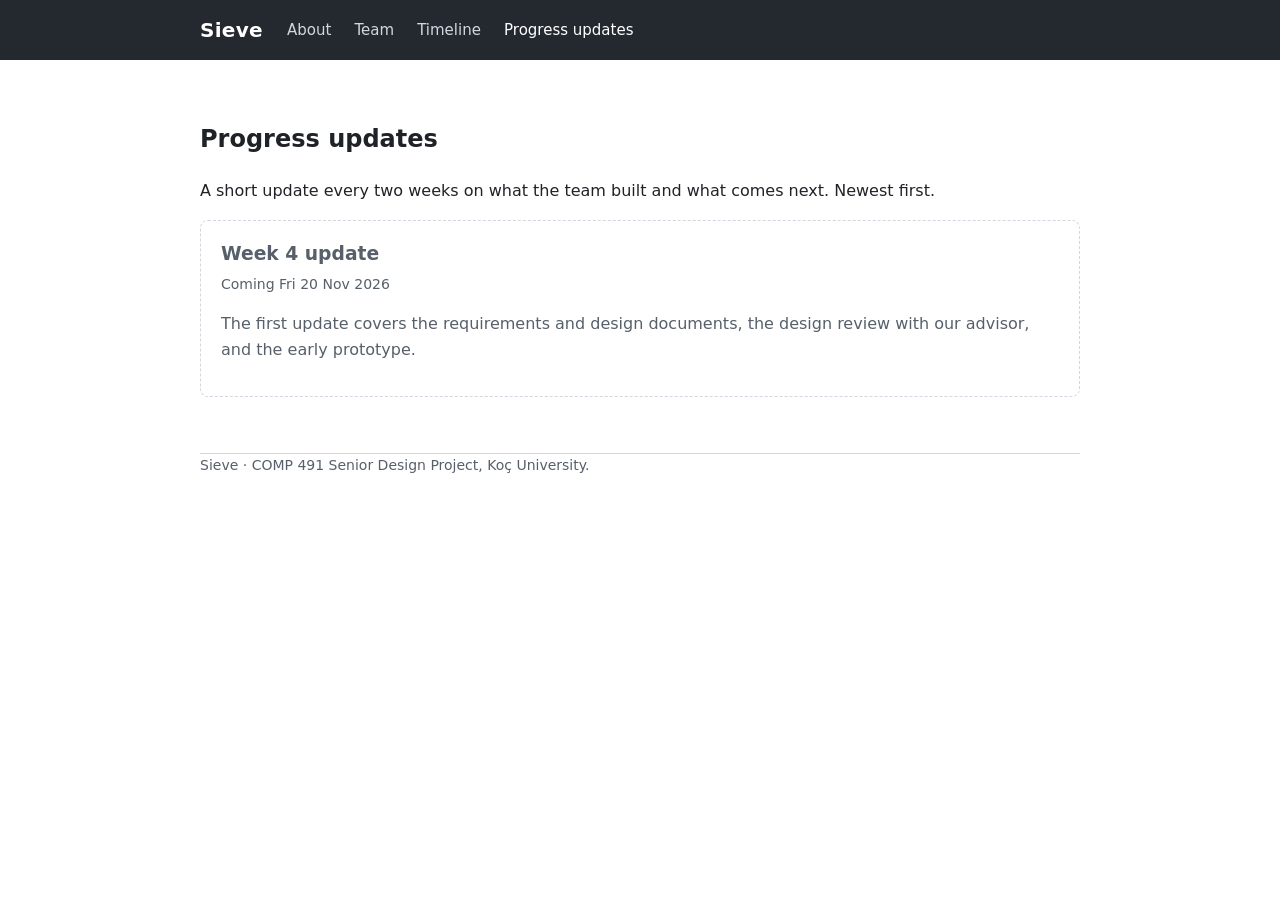
==== updates.html @ d215c2fc "feat(website): add project page What Sieve does and for whom, the team, our advisor, the timeline an" ====
<!doctype html>
<html lang="en">
<head>
  <meta charset="utf-8">
  <meta name="viewport" content="width=device-width, initial-scale=1">
  <title>Progress updates · Sieve</title>
  <link rel="stylesheet" href="style.css">
</head>
<body>
<header class="site">
  <div class="wrap">
    <a class="logo" href="index.html">Sieve</a>
    <nav>
      <a href="index.html#about">About</a>
      <a href="index.html#team">Team</a>
      <a href="index.html#timeline">Timeline</a>
      <a class="active" href="updates.html">Progress updates</a>
    </nav>
  </div>
</header>

<main class="wrap">
  <section>
    <h1>Progress updates</h1>
    <p>A short update every two weeks on what the team built and what comes next. Newest first.</p>

    <!-- To add an update: copy the template below, fill it in, and put it above the newest post.

    <article class="post">
      <h3>Week N update</h3>
      <div class="date">Fri DD Mon YYYY</div>
      <p><b>Done:</b> ...</p>
      <p><b>Next:</b> ...</p>
    </article>
    -->

    <article class="post upcoming">
      <h3>Week 4 update</h3>
      <div class="date">Coming Fri 20 Nov 2026</div>
      <p>The first update covers the requirements and design documents, the design review with our advisor, and the early prototype.</p>
    </article>
  </section>
</main>

<footer class="wrap">
  Sieve · COMP 491 Senior Design Project, Koç University.
</footer>
</body>
</html>
---- style.css ----
* { box-sizing: border-box; }
:root {
  --bg: #ffffff; --soft: #f6f8fa; --line: #d0d7de; --text: #1f2328; --muted: #57606a;
  --accent: #0969da; --dark: #24292f; --green: #1a7f37;
}
@media (prefers-color-scheme: dark) {
  :root { --bg: #0d1117; --soft: #161b22; --line: #30363d; --text: #e6edf3; --muted: #9198a1; --accent: #4493f8; --dark: #010409; --green: #3fb950; }
}
html { scroll-behavior: smooth; }
body { margin: 0; font: 16px/1.6 system-ui, -apple-system, "Segoe UI", Roboto, sans-serif; color: var(--text); background: var(--bg); }
a { color: var(--accent); }
.wrap { max-width: 920px; margin: 0 auto; padding: 0 20px; }
header.site { background: var(--dark); color: #fff; }
header.site .wrap { display: flex; align-items: center; gap: 24px; padding-top: 14px; padding-bottom: 14px; flex-wrap: wrap; }
.logo { font-weight: 800; font-size: 20px; color: #fff; text-decoration: none; letter-spacing: .3px; }
nav a { color: #d0d7de; text-decoration: none; margin-right: 18px; font-size: 15px; }
nav a:hover, nav a.active { color: #fff; }
.hero { padding: 56px 0 40px; border-bottom: 1px solid var(--line); }
.hero h1 { font-size: clamp(28px, 5vw, 40px); line-height: 1.2; margin: 0 0 12px; }
.hero p { font-size: 18px; color: var(--muted); margin: 0; max-width: 680px; }
.tag { display: inline-block; font-size: 13px; font-weight: 600; color: var(--green); border: 1px solid var(--line); border-radius: 12px; padding: 2px 10px; margin-bottom: 16px; }
section { padding: 40px 0; border-bottom: 1px solid var(--line); }
h2 { font-size: 24px; margin: 0 0 16px; }
.steps { list-style: none; padding: 0; margin: 0; display: grid; grid-template-columns: repeat(auto-fit, minmax(160px, 1fr)); gap: 12px; counter-reset: s; }
.steps li { background: var(--soft); border: 1px solid var(--line); border-radius: 8px; padding: 14px 16px; counter-increment: s; }
.steps li::before { content: counter(s); display: inline-flex; width: 24px; height: 24px; align-items: center; justify-content: center; border-radius: 50%; background: var(--accent); color: #fff; font-size: 13px; font-weight: 700; margin-bottom: 6px; }
.steps b { display: block; }
.steps span { color: var(--muted); font-size: 14px; }
.team { display: grid; grid-template-columns: repeat(auto-fit, minmax(200px, 1fr)); gap: 12px; }
.card { border: 1px solid var(--line); border-radius: 8px; padding: 14px 16px; }
.card b { display: block; }
.card span { color: var(--muted); font-size: 14px; }
table { width: 100%; border-collapse: collapse; font-size: 15px; }
th, td { text-align: left; padding: 10px 12px; border-bottom: 1px solid var(--line); vertical-align: top; }
th { color: var(--muted); font-size: 13px; text-transform: uppercase; letter-spacing: .4px; }
.done { color: var(--green); font-weight: 600; }
.post { border: 1px solid var(--line); border-radius: 8px; padding: 18px 20px; margin-bottom: 16px; }
.post h3 { margin: 0 0 4px; }
.post .date { color: var(--muted); font-size: 14px; margin-bottom: 10px; }
.post.upcoming { border-style: dashed; color: var(--muted); }
footer { padding: 28px 0 40px; color: var(--muted); font-size: 14px; }
@media (max-width: 600px) { th:nth-child(1), td:nth-child(1) { white-space: nowrap; } }
.muted { color: var(--muted); }
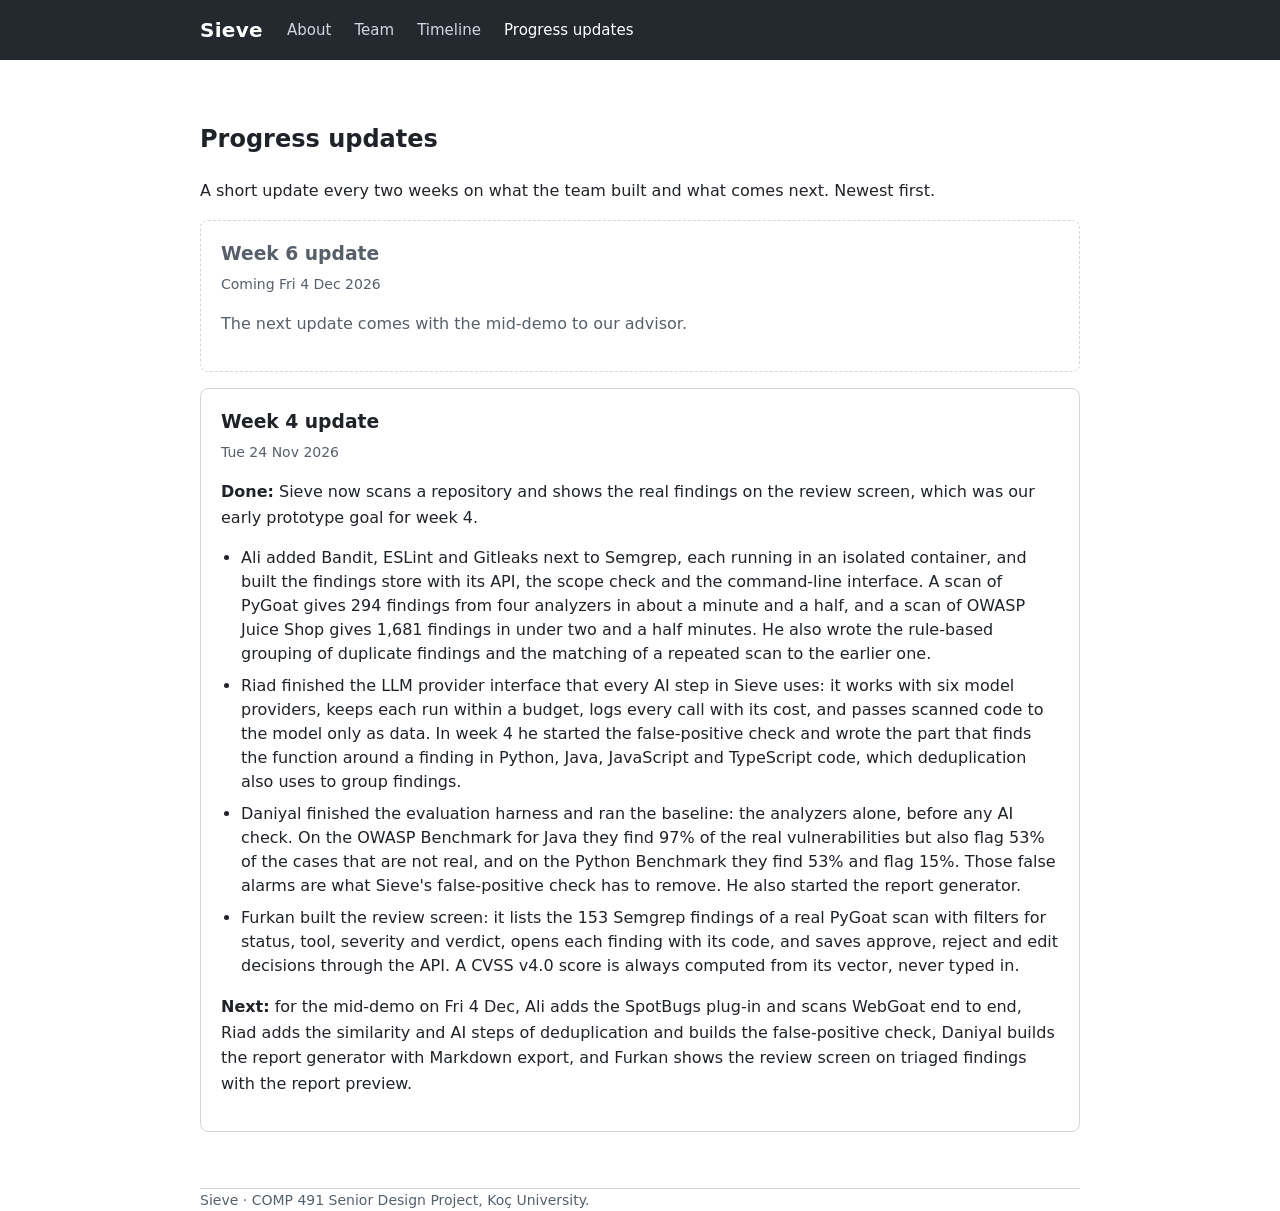
==== commit c5e77a74: "docs(website): add the week 4 progress update Refs sieve-ku-comp491/sieve#18" ====
--- a/updates.html
+++ b/updates.html
@@ -35,9 +35,22 @@
     -->
 
     <article class="post upcoming">
+      <h3>Week 6 update</h3>
+      <div class="date">Coming Fri 4 Dec 2026</div>
+      <p>The next update comes with the mid-demo to our advisor.</p>
+    </article>
+
+    <article class="post">
       <h3>Week 4 update</h3>
-      <div class="date">Coming Fri 20 Nov 2026</div>
-      <p>The first update covers the requirements and design documents, the design review with our advisor, and the early prototype.</p>
+      <div class="date">Tue 24 Nov 2026</div>
+      <p><b>Done:</b> Sieve now scans a repository and shows the real findings on the review screen, which was our early prototype goal for week 4.</p>
+      <ul>
+        <li>Ali added Bandit, ESLint and Gitleaks next to Semgrep, each running in an isolated container, and built the findings store with its API, the scope check and the command-line interface. A scan of PyGoat gives 294 findings from four analyzers in about a minute and a half, and a scan of OWASP Juice Shop gives 1,681 findings in under two and a half minutes. He also wrote the rule-based grouping of duplicate findings and the matching of a repeated scan to the earlier one.</li>
+        <li>Riad finished the LLM provider interface that every AI step in Sieve uses: it works with six model providers, keeps each run within a budget, logs every call with its cost, and passes scanned code to the model only as data. In week 4 he started the false-positive check and wrote the part that finds the function around a finding in Python, Java, JavaScript and TypeScript code, which deduplication also uses to group findings.</li>
+        <li>Daniyal finished the evaluation harness and ran the baseline: the analyzers alone, before any AI check. On the OWASP Benchmark for Java they find 97% of the real vulnerabilities but also flag 53% of the cases that are not real, and on the Python Benchmark they find 53% and flag 15%. Those false alarms are what Sieve's false-positive check has to remove. He also started the report generator.</li>
+        <li>Furkan built the review screen: it lists the 153 Semgrep findings of a real PyGoat scan with filters for status, tool, severity and verdict, opens each finding with its code, and saves approve, reject and edit decisions through the API. A CVSS v4.0 score is always computed from its vector, never typed in.</li>
+      </ul>
+      <p><b>Next:</b> for the mid-demo on Fri 4 Dec, Ali adds the SpotBugs plug-in and scans WebGoat end to end, Riad adds the similarity and AI steps of deduplication and builds the false-positive check, Daniyal builds the report generator with Markdown export, and Furkan shows the review screen on triaged findings with the report preview.</p>
     </article>
   </section>
 </main>
--- a/style.css
+++ b/style.css
@@ -13,7 +13,7 @@
 header.site { background: var(--dark); color: #fff; }
 header.site .wrap { display: flex; align-items: center; gap: 24px; padding-top: 14px; padding-bottom: 14px; flex-wrap: wrap; }
 .logo { font-weight: 800; font-size: 20px; color: #fff; text-decoration: none; letter-spacing: .3px; }
-nav a { color: #d0d7de; text-decoration: none; margin-right: 18px; font-size: 15px; }
+nav a { color: #d0d7de; text-decoration: none; margin-right: 18px; font-size: 15px; white-space: nowrap; }
 nav a:hover, nav a.active { color: #fff; }
 .hero { padding: 56px 0 40px; border-bottom: 1px solid var(--line); }
 .hero h1 { font-size: clamp(28px, 5vw, 40px); line-height: 1.2; margin: 0 0 12px; }
@@ -38,6 +38,8 @@
 .post h3 { margin: 0 0 4px; }
 .post .date { color: var(--muted); font-size: 14px; margin-bottom: 10px; }
 .post.upcoming { border-style: dashed; color: var(--muted); }
+.post ul { margin: 0 0 12px; padding-left: 20px; }
+.post li { margin-bottom: 8px; line-height: 1.5; }
 footer { padding: 28px 0 40px; color: var(--muted); font-size: 14px; }
 @media (max-width: 600px) { th:nth-child(1), td:nth-child(1) { white-space: nowrap; } }
 .muted { color: var(--muted); }
